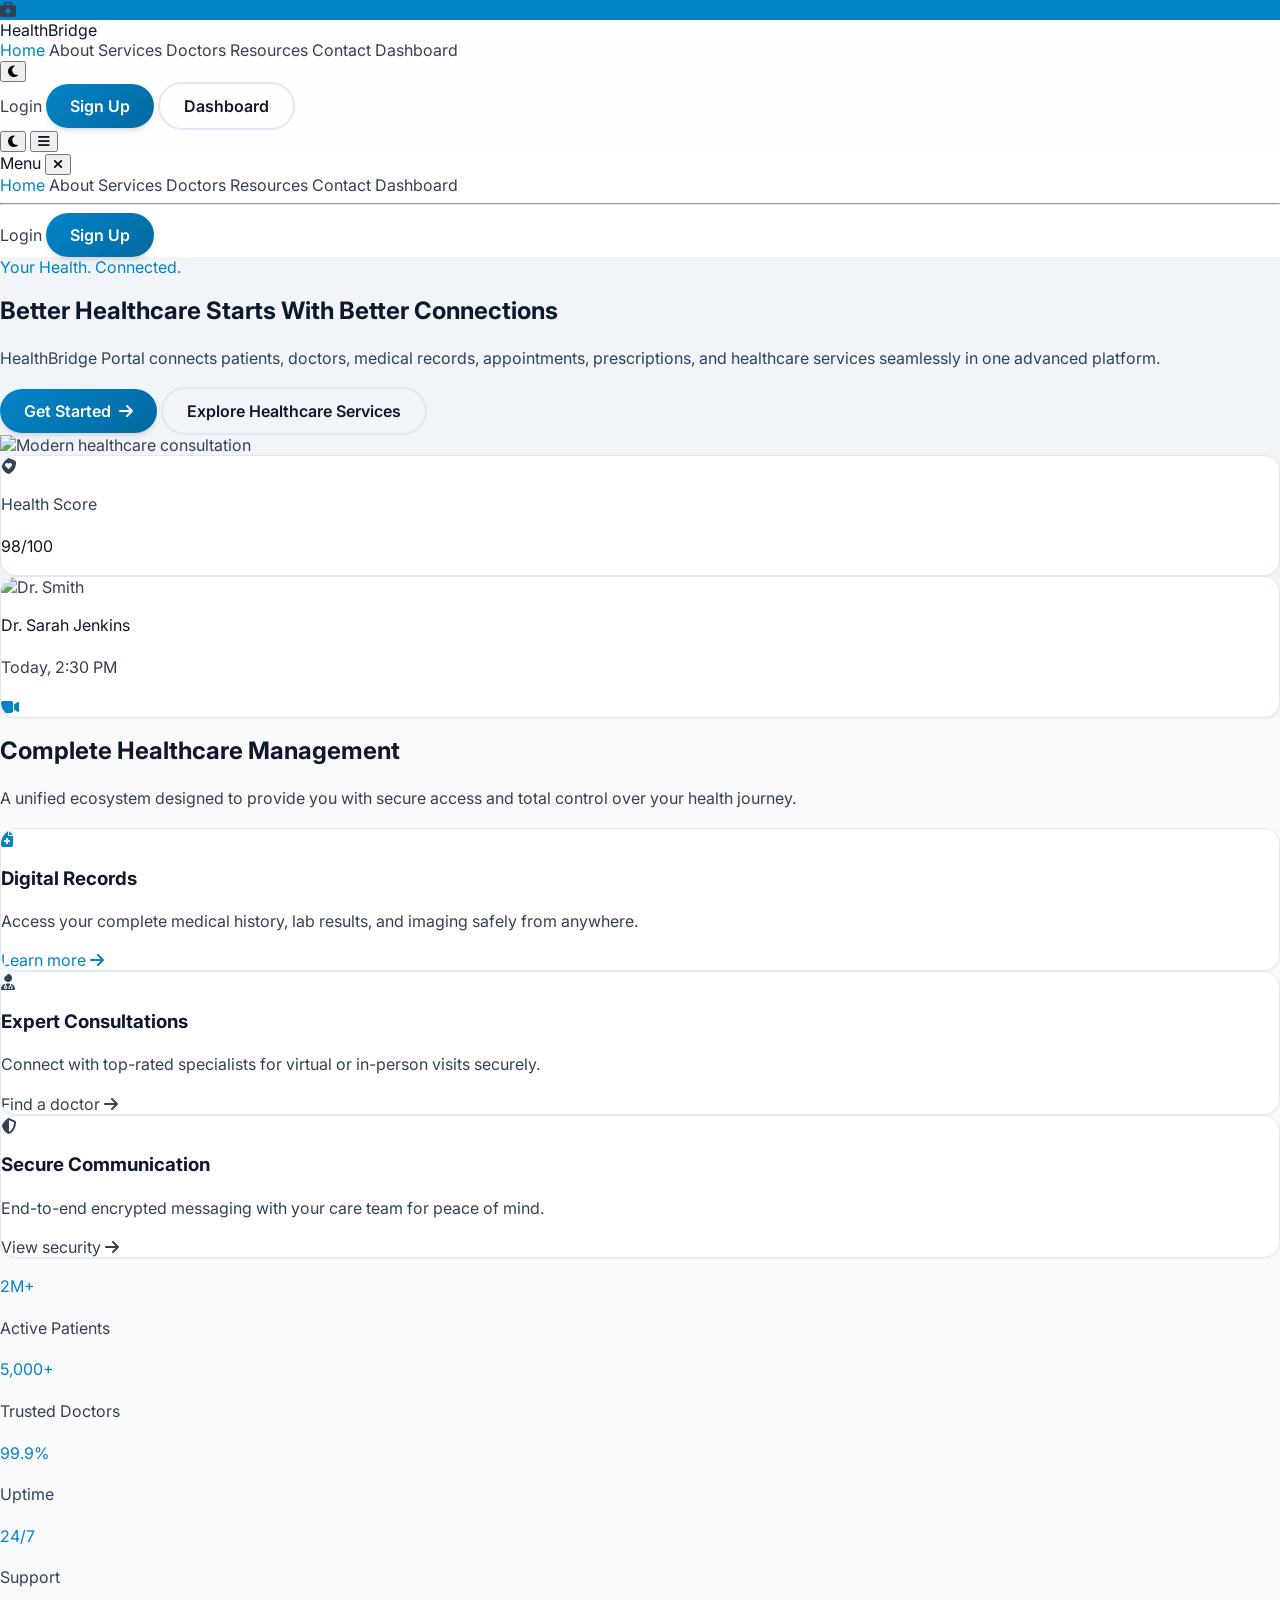
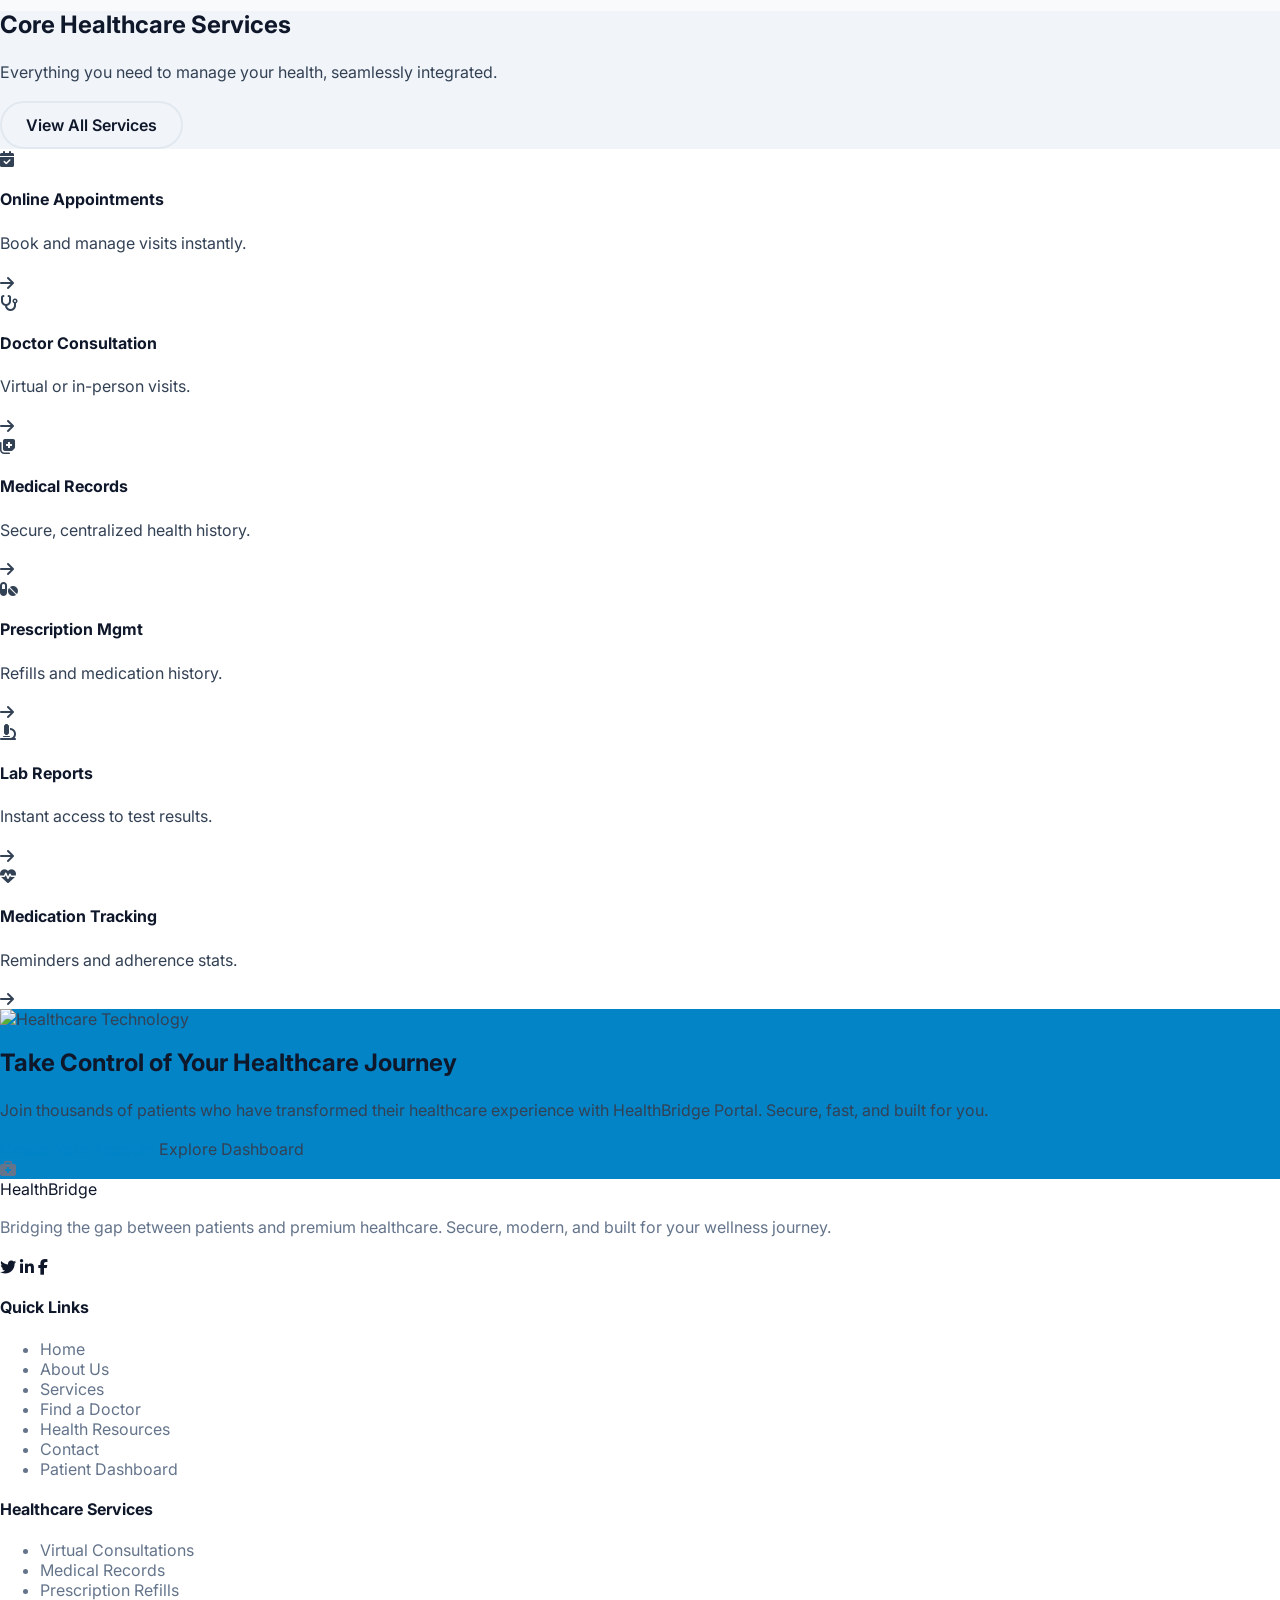
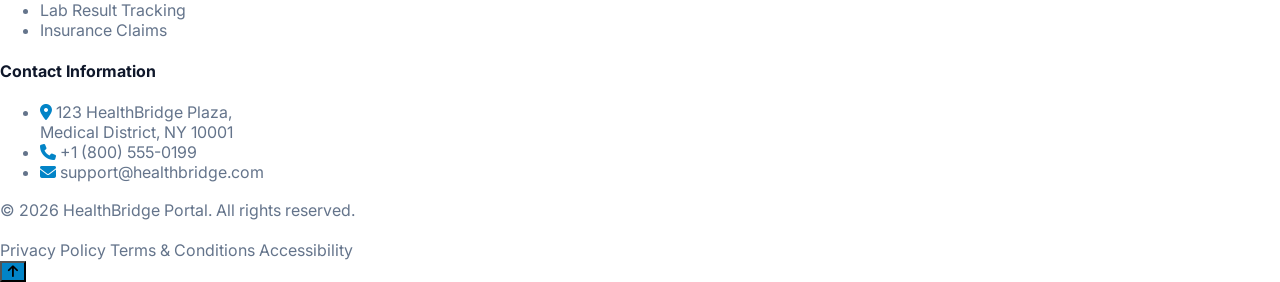
==== index.html @ a3073167 "first commit" ====
<!DOCTYPE html>
<html lang="en" dir="ltr">
<head>
    <meta charset="UTF-8">
    <meta name="viewport" content="width=device-width, initial-scale=1.0">
    <title>HealthBridge Portal | Your Health. Connected.</title>
    <meta name="description" content="Premium healthcare technology platform connecting patients, doctors, and medical records securely.">
    
    <!-- Tailwind CSS -->
    <script src="https://cdn.tailwindcss.com"></script>
    <script>
        tailwind.config = {
            darkMode: 'class',
            theme: {
                extend: {
                    colors: {
                        primary: {
                            DEFAULT: '#0284c7',
                            dark: '#0369a1'
                        },
                        secondary: '#0f172a',
                        accent: '#0ea5e9',
                        bgbase: 'var(--color-bg-base)',
                        bgsurface: 'var(--color-bg-surface)',
                    }
                }
            }
        }
    </script>
    
    <!-- FontAwesome -->
    <link rel="stylesheet" href="https://cdnjs.cloudflare.com/ajax/libs/font-awesome/6.4.0/css/all.min.css">
    
    <!-- AOS Animation CSS -->
    <link href="https://unpkg.com/aos@2.3.1/dist/aos.css" rel="stylesheet">
    
    <!-- Custom CSS -->
    <link rel="stylesheet" href="css/style.css">
</head>
<body class="antialiased selection:bg-primary selection:text-white overflow-x-hidden">

    <!-- Global Header Placeholder -->
    <div id="global-header"></div>
    
    <!-- Global Mobile Menu Placeholder -->
    <div id="global-mobile-menu"></div>

    <main class="pt-20">
        <!-- Section 1: Premium Hero -->
        <section class="relative min-h-[90vh] flex items-center overflow-hidden bg-alt pt-10 pb-20 lg:py-0">
            <!-- Subtle background elements -->
            <div class="absolute top-0 right-0 -mr-20 -mt-20 w-96 h-96 rounded-full bg-primary/5 blur-3xl"></div>
            <div class="absolute bottom-0 left-0 -ml-20 -mb-20 w-72 h-72 rounded-full bg-accent/10 blur-3xl"></div>

            <div class="max-w-7xl mx-auto px-4 sm:px-6 lg:px-8 relative z-10 w-full">
                <div class="grid grid-cols-1 lg:grid-cols-2 gap-12 lg:gap-8 items-center">
                    
                    <!-- Left Content -->
                    <div class="max-w-2xl" data-aos="fade-up" data-aos-duration="1000">
                        <div class="inline-flex items-center gap-2 px-4 py-2 rounded-full bg-primary/10 text-primary font-semibold text-sm mb-6 border border-primary/20">
                            <span class="relative flex h-2.5 w-2.5">
                              <span class="animate-ping absolute inline-flex h-full w-full rounded-full bg-primary opacity-75"></span>
                              <span class="relative inline-flex rounded-full h-2.5 w-2.5 bg-primary"></span>
                            </span>
                            Your Health. Connected.
                        </div>
                        <h1 class="text-4xl sm:text-5xl lg:text-6xl font-extrabold leading-tight mb-6 text-heading">
                            Better Healthcare Starts With <span class="text-transparent bg-clip-text bg-gradient-to-r from-primary to-accent">Better Connections</span>
                        </h1>
                        <p class="text-lg text-text-muted mb-8 leading-relaxed max-w-lg">
                            HealthBridge Portal connects patients, doctors, medical records, appointments, prescriptions, and healthcare services seamlessly in one advanced platform.
                        </p>
                        <div class="flex flex-wrap gap-4">
                            <a href="signup.html" class="btn-primary shadow-lg shadow-primary/30">Get Started <i class="fa-solid fa-arrow-right text-sm"></i></a>
                            <a href="services.html" class="btn-secondary">Explore Healthcare Services</a>
                        </div>
                    </div>

                    <!-- Right Content (Image & Floating UI) -->
                    <div class="relative w-full mt-10 lg:mt-0" data-aos="fade-left" data-aos-duration="1200" data-aos-delay="200">
                        <!-- Main Image Placeholder -->
                        <div class="rounded-[2rem] bg-gray-200 dark:bg-gray-800 overflow-hidden shadow-2xl border-4 border-white dark:border-gray-800 aspect-square lg:aspect-[4/3]">
                            <img src="https://images.unsplash.com/photo-1576091160399-112ba8d25d1d?auto=format&fit=crop&q=80&w=2000" alt="Modern healthcare consultation" class="w-full h-full object-cover">
                        </div>

                        <!-- Floating UI: Health Score -->
                        <div class="absolute top-10 left-4 lg:-left-12 premium-card p-4 flex items-center gap-4 animate-floating backdrop-blur-md bg-white/90 dark:bg-gray-800/90 z-20">
                            <div class="w-12 h-12 rounded-full bg-green-100 flex items-center justify-center text-green-600">
                                <i class="fa-solid fa-shield-heart text-xl"></i>
                            </div>
                            <div>
                                <p class="text-xs text-text-muted font-semibold uppercase tracking-wider">Health Score</p>
                                <p class="text-xl font-bold text-heading">98/100</p>
                            </div>
                        </div>

                        <!-- Floating UI: Appointment -->
                        <div class="absolute bottom-20 right-4 lg:-right-8 premium-card p-4 flex items-center gap-4 animate-floating-delayed backdrop-blur-md bg-white/90 dark:bg-gray-800/90 z-20">
                            <img src="https://i.pravatar.cc/100?img=32" alt="Dr. Smith" class="w-10 h-10 rounded-full border-2 border-primary">
                            <div>
                                <p class="text-sm font-bold text-heading">Dr. Sarah Jenkins</p>
                                <p class="text-xs text-text-muted">Today, 2:30 PM</p>
                            </div>
                            <div class="ml-2 w-8 h-8 rounded-full bg-primary/10 flex items-center justify-center text-primary">
                                <i class="fa-solid fa-video text-xs"></i>
                            </div>
                        </div>
                    </div>
                </div>
            </div>
        </section>

        <!-- Section 2: Healthcare Overview -->
        <section class="py-24 bg-base">
            <div class="max-w-7xl mx-auto px-4 sm:px-6 lg:px-8">
                <div class="text-center max-w-3xl mx-auto mb-16" data-aos="zoom-in">
                    <h2 class="text-3xl md:text-4xl font-bold mb-4">Complete Healthcare Management</h2>
                    <p class="text-text-muted text-lg">A unified ecosystem designed to provide you with secure access and total control over your health journey.</p>
                </div>

                <div class="grid grid-cols-1 md:grid-cols-2 lg:grid-cols-3 gap-8">
                    <!-- Card 1 -->
                    <div class="premium-card p-8 group relative overflow-hidden" data-aos="fade-up" data-aos-delay="100">
                        <div class="absolute top-0 right-0 w-32 h-32 bg-primary/5 rounded-bl-full -mr-8 -mt-8 transition-transform group-hover:scale-110"></div>
                        <div class="w-14 h-14 rounded-2xl bg-primary/10 text-primary flex items-center justify-center text-2xl mb-6 relative z-10">
                            <i class="fa-solid fa-file-medical"></i>
                        </div>
                        <h3 class="text-xl font-bold mb-3 relative z-10">Digital Records</h3>
                        <p class="text-text-muted mb-4 relative z-10">Access your complete medical history, lab results, and imaging safely from anywhere.</p>
                        <a href="#" class="text-primary font-semibold flex items-center gap-2 group-hover:gap-3 transition-all relative z-10">Learn more <i class="fa-solid fa-arrow-right text-sm"></i></a>
                    </div>
                    
                    <!-- Card 2 -->
                    <div class="premium-card p-8 group relative overflow-hidden" data-aos="fade-up" data-aos-delay="200">
                        <div class="absolute top-0 right-0 w-32 h-32 bg-teal-500/5 rounded-bl-full -mr-8 -mt-8 transition-transform group-hover:scale-110"></div>
                        <div class="w-14 h-14 rounded-2xl bg-teal-500/10 text-teal-600 flex items-center justify-center text-2xl mb-6 relative z-10">
                            <i class="fa-solid fa-user-doctor"></i>
                        </div>
                        <h3 class="text-xl font-bold mb-3 relative z-10">Expert Consultations</h3>
                        <p class="text-text-muted mb-4 relative z-10">Connect with top-rated specialists for virtual or in-person visits securely.</p>
                        <a href="#" class="text-teal-600 font-semibold flex items-center gap-2 group-hover:gap-3 transition-all relative z-10">Find a doctor <i class="fa-solid fa-arrow-right text-sm"></i></a>
                    </div>

                    <!-- Card 3 -->
                    <div class="premium-card p-8 group relative overflow-hidden md:col-span-2 md:w-1/2 md:mx-auto lg:col-span-1 lg:w-full" data-aos="fade-up" data-aos-delay="300">
                        <div class="absolute top-0 right-0 w-32 h-32 bg-indigo-500/5 rounded-bl-full -mr-8 -mt-8 transition-transform group-hover:scale-110"></div>
                        <div class="w-14 h-14 rounded-2xl bg-indigo-500/10 text-indigo-600 flex items-center justify-center text-2xl mb-6 relative z-10">
                            <i class="fa-solid fa-shield-halved"></i>
                        </div>
                        <h3 class="text-xl font-bold mb-3 relative z-10">Secure Communication</h3>
                        <p class="text-text-muted mb-4 relative z-10">End-to-end encrypted messaging with your care team for peace of mind.</p>
                        <a href="#" class="text-indigo-600 font-semibold flex items-center gap-2 group-hover:gap-3 transition-all relative z-10">View security <i class="fa-solid fa-arrow-right text-sm"></i></a>
                    </div>
                </div>

                <!-- Stats Section -->
                <div class="mt-20 grid grid-cols-1 sm:grid-cols-2 md:grid-cols-4 gap-8 border-t border-custom pt-12" data-aos="fade-in">
                    <div class="text-center">
                        <p class="text-4xl font-extrabold text-primary mb-2">2M+</p>
                        <p class="text-sm font-semibold text-text-muted uppercase tracking-wider">Active Patients</p>
                    </div>
                    <div class="text-center">
                        <p class="text-4xl font-extrabold text-primary mb-2">5,000+</p>
                        <p class="text-sm font-semibold text-text-muted uppercase tracking-wider">Trusted Doctors</p>
                    </div>
                    <div class="text-center">
                        <p class="text-4xl font-extrabold text-primary mb-2">99.9%</p>
                        <p class="text-sm font-semibold text-text-muted uppercase tracking-wider">Uptime</p>
                    </div>
                    <div class="text-center">
                        <p class="text-4xl font-extrabold text-primary mb-2">24/7</p>
                        <p class="text-sm font-semibold text-text-muted uppercase tracking-wider">Support</p>
                    </div>
                </div>
            </div>
        </section>

        <!-- Section 3: Core Healthcare Services -->
        <section class="py-24 bg-alt">
            <div class="max-w-7xl mx-auto px-4 sm:px-6 lg:px-8">
                <div class="flex justify-between items-end mb-12">
                    <div class="max-w-2xl" data-aos="fade-right">
                        <h2 class="text-3xl md:text-4xl font-bold mb-4">Core Healthcare Services</h2>
                        <p class="text-text-muted text-lg">Everything you need to manage your health, seamlessly integrated.</p>
                    </div>
                    <div class="hidden md:block" data-aos="fade-left">
                        <a href="services.html" class="btn-secondary">View All Services</a>
                    </div>
                </div>

                <div class="grid grid-cols-1 md:grid-cols-2 lg:grid-cols-3 gap-6">
                    <!-- Card 1 -->
                    <div class="bg-surface rounded-2xl p-6 border border-custom hover:border-primary transition-all duration-300 hover:shadow-lg flex items-start gap-4 group" data-aos="fade-up" data-aos-delay="0">
                        <div class="w-12 h-12 rounded-xl bg-blue-100 dark:bg-blue-900/30 text-blue-600 flex items-center justify-center text-xl shrink-0">
                            <i class="fa-solid fa-calendar-check"></i>
                        </div>
                        <div>
                            <h4 class="text-lg font-bold mb-2">Online Appointments</h4>
                            <p class="text-text-muted text-sm mb-3">Book and manage visits instantly.</p>
                            <i class="fa-solid fa-arrow-right text-gray-300 group-hover:text-primary group-hover:translate-x-1 transition-all"></i>
                        </div>
                    </div>
                    
                    <!-- Card 2 -->
                    <div class="bg-surface rounded-2xl p-6 border border-custom hover:border-primary transition-all duration-300 hover:shadow-lg flex items-start gap-4 group" data-aos="fade-down" data-aos-delay="100">
                        <div class="w-12 h-12 rounded-xl bg-teal-100 dark:bg-teal-900/30 text-teal-600 flex items-center justify-center text-xl shrink-0">
                            <i class="fa-solid fa-stethoscope"></i>
                        </div>
                        <div>
                            <h4 class="text-lg font-bold mb-2">Doctor Consultation</h4>
                            <p class="text-text-muted text-sm mb-3">Virtual or in-person visits.</p>
                            <i class="fa-solid fa-arrow-right text-gray-300 group-hover:text-primary group-hover:translate-x-1 transition-all"></i>
                        </div>
                    </div>

                    <!-- Card 3 -->
                    <div class="bg-surface rounded-2xl p-6 border border-custom hover:border-primary transition-all duration-300 hover:shadow-lg flex items-start gap-4 group" data-aos="zoom-in" data-aos-delay="200">
                        <div class="w-12 h-12 rounded-xl bg-purple-100 dark:bg-purple-900/30 text-purple-600 flex items-center justify-center text-xl shrink-0">
                            <i class="fa-solid fa-notes-medical"></i>
                        </div>
                        <div>
                            <h4 class="text-lg font-bold mb-2">Medical Records</h4>
                            <p class="text-text-muted text-sm mb-3">Secure, centralized health history.</p>
                            <i class="fa-solid fa-arrow-right text-gray-300 group-hover:text-primary group-hover:translate-x-1 transition-all"></i>
                        </div>
                    </div>

                    <!-- Card 4 -->
                    <div class="bg-surface rounded-2xl p-6 border border-custom hover:border-primary transition-all duration-300 hover:shadow-lg flex items-start gap-4 group" data-aos="fade-right" data-aos-delay="300">
                        <div class="w-12 h-12 rounded-xl bg-red-100 dark:bg-red-900/30 text-red-600 flex items-center justify-center text-xl shrink-0">
                            <i class="fa-solid fa-pills"></i>
                        </div>
                        <div>
                            <h4 class="text-lg font-bold mb-2">Prescription Mgmt</h4>
                            <p class="text-text-muted text-sm mb-3">Refills and medication history.</p>
                            <i class="fa-solid fa-arrow-right text-gray-300 group-hover:text-primary group-hover:translate-x-1 transition-all"></i>
                        </div>
                    </div>

                    <!-- Card 5 -->
                    <div class="bg-surface rounded-2xl p-6 border border-custom hover:border-primary transition-all duration-300 hover:shadow-lg flex items-start gap-4 group" data-aos="fade-left" data-aos-delay="400">
                        <div class="w-12 h-12 rounded-xl bg-orange-100 dark:bg-orange-900/30 text-orange-600 flex items-center justify-center text-xl shrink-0">
                            <i class="fa-solid fa-microscope"></i>
                        </div>
                        <div>
                            <h4 class="text-lg font-bold mb-2">Lab Reports</h4>
                            <p class="text-text-muted text-sm mb-3">Instant access to test results.</p>
                            <i class="fa-solid fa-arrow-right text-gray-300 group-hover:text-primary group-hover:translate-x-1 transition-all"></i>
                        </div>
                    </div>

                    <!-- Card 6 -->
                    <div class="bg-surface rounded-2xl p-6 border border-custom hover:border-primary transition-all duration-300 hover:shadow-lg flex items-start gap-4 group" data-aos="flip-up" data-aos-delay="500">
                        <div class="w-12 h-12 rounded-xl bg-green-100 dark:bg-green-900/30 text-green-600 flex items-center justify-center text-xl shrink-0">
                            <i class="fa-solid fa-heart-pulse"></i>
                        </div>
                        <div>
                            <h4 class="text-lg font-bold mb-2">Medication Tracking</h4>
                            <p class="text-text-muted text-sm mb-3">Reminders and adherence stats.</p>
                            <i class="fa-solid fa-arrow-right text-gray-300 group-hover:text-primary group-hover:translate-x-1 transition-all"></i>
                        </div>
                    </div>
                </div>
            </div>
        </section>

        <!-- Section 4: Healthcare CTA -->
        <section class="relative py-24 bg-primary overflow-hidden">
            <div class="absolute inset-0 opacity-20">
                <img src="assets/images/cta-bg.jpg" alt="Healthcare Technology" class="w-full h-full object-cover mix-blend-overlay">
            </div>
            
            <div class="relative z-10 max-w-4xl mx-auto px-4 text-center text-white" data-aos="zoom-in" data-aos-duration="1000">
                <h2 class="text-4xl md:text-5xl font-extrabold mb-6">Take Control of Your Healthcare Journey</h2>
                <p class="text-lg md:text-xl text-blue-100 mb-10 max-w-2xl mx-auto">
                    Join thousands of patients who have transformed their healthcare experience with HealthBridge Portal. Secure, fast, and built for you.
                </p>
                <div class="flex flex-col sm:flex-row justify-center gap-4">
                    <a href="signup.html" class="bg-white text-primary font-bold py-4 px-8 rounded-full hover:shadow-xl hover:scale-105 transition-all">Create Your Account</a>
                    <a href="dashboard.html" class="bg-primary-dark/50 border border-white/30 text-white font-bold py-4 px-8 rounded-full hover:bg-primary-dark transition-all backdrop-blur-sm">Explore Dashboard</a>
                </div>
            </div>
        </section>
    </main>

    <!-- Global Footer Placeholder -->
    <div id="global-footer"></div>

    <!-- Scripts -->
    <script src="https://unpkg.com/aos@2.3.1/dist/aos.js"></script>
    <script src="js/components.js"></script>
    <script src="js/main.js"></script>
</body>
</html>
---- css/style.css ----
/* =========================================
   HealthBridge Portal - Base Styles
   ========================================= */

@import url('https://fonts.googleapis.com/css2?family=Inter:wght@300;400;500;600;700&display=swap');

/* --- CSS Variables --- */
:root {
  /* Color Palette - Light Mode */
  --color-primary: #0284c7; /* Soft Blue/Teal mix */
  --color-primary-dark: #0369a1;
  --color-secondary: #0f172a; /* Deep Navy */
  --color-accent: #0ea5e9; /* Light Cyan */
  
  --color-bg-base: #f8fafc;
  --color-bg-surface: #ffffff;
  --color-bg-alt: #f1f5f9;
  
  --color-text-base: #334155;
  --color-text-muted: #64748b;
  --color-text-heading: #0f172a;
  
  --color-border: #e2e8f0;
  --color-border-focus: #bae6fd;
  
  --shadow-sm: 0 1px 2px 0 rgb(0 0 0 / 0.05);
  --shadow-md: 0 4px 6px -1px rgb(0 0 0 / 0.1), 0 2px 4px -2px rgb(0 0 0 / 0.1);
  --shadow-lg: 0 10px 15px -3px rgb(0 0 0 / 0.1), 0 4px 6px -4px rgb(0 0 0 / 0.1);
  --shadow-float: 0 20px 25px -5px rgb(0 0 0 / 0.1), 0 8px 10px -6px rgb(0 0 0 / 0.1);
  
  --glass-bg: rgba(255, 255, 255, 0.8);
  --glass-border: rgba(255, 255, 255, 0.3);
}

/* Dark Mode Variables */
html.dark {
  --color-primary: #38bdf8;
  --color-primary-dark: #0ea5e9;
  --color-secondary: #f8fafc;
  --color-accent: #7dd3fc;
  
  --color-bg-base: #0f172a;
  --color-bg-surface: #1e293b;
  --color-bg-alt: #0f172a;
  
  --color-text-base: #cbd5e1;
  --color-text-muted: #94a3b8;
  --color-text-heading: #f8fafc;
  
  --color-border: #334155;
  --color-border-focus: #0369a1;
  
  --shadow-sm: 0 1px 2px 0 rgb(0 0 0 / 0.3);
  --shadow-md: 0 4px 6px -1px rgb(0 0 0 / 0.4), 0 2px 4px -2px rgb(0 0 0 / 0.4);
  --shadow-lg: 0 10px 15px -3px rgb(0 0 0 / 0.5), 0 4px 6px -4px rgb(0 0 0 / 0.5);
  --shadow-float: 0 20px 25px -5px rgb(0 0 0 / 0.6), 0 8px 10px -6px rgb(0 0 0 / 0.6);
  
  --glass-bg: rgba(30, 41, 59, 0.8);
  --glass-border: rgba(51, 65, 85, 0.5);
}

/* --- Base Resets & Typography --- */
html {
  scroll-behavior: smooth;
  font-family: 'Inter', sans-serif;
  background-color: var(--color-bg-base);
  color: var(--color-text-base);
  transition: background-color 0.3s ease, color 0.3s ease;
  overflow-x: hidden;
}

body {
  margin: 0;
  padding: 0;
  overflow-x: hidden;
}

h1, h2, h3, h4, h5, h6 {
  color: var(--color-text-heading);
  font-weight: 700;
  line-height: 1.2;
}

p {
  line-height: 1.6;
}

a {
  text-decoration: none;
  color: inherit;
  transition: color 0.3s ease;
}

/* --- Utility Classes for Custom Variables --- */
.bg-base { background-color: var(--color-bg-base); }
.bg-surface { background-color: var(--color-bg-surface); }
.bg-alt { background-color: var(--color-bg-alt); }
.bg-primary { background-color: var(--color-primary); }

.text-primary { color: var(--color-primary); }
.text-heading { color: var(--color-text-heading); }
.text-base-color { color: var(--color-text-base); }
.text-muted { color: var(--color-text-muted); }

.border-custom { border-color: var(--color-border); }

/* --- Components --- */
.glass-header {
  background: var(--glass-bg);
  backdrop-filter: blur(12px);
  -webkit-backdrop-filter: blur(12px);
  border-bottom: 1px solid var(--glass-border);
}

.btn-primary {
  background: linear-gradient(135deg, var(--color-primary), var(--color-primary-dark));
  color: #ffffff;
  padding: 0.75rem 1.5rem;
  border-radius: 9999px;
  font-weight: 600;
  transition: all 0.3s ease;
  display: inline-flex;
  align-items: center;
  justify-content: center;
  gap: 0.5rem;
  box-shadow: var(--shadow-md);
  border: none;
  cursor: pointer;
}
.btn-primary:hover {
  transform: translateY(-2px);
  box-shadow: var(--shadow-lg);
}

.btn-secondary {
  background-color: transparent;
  color: var(--color-text-heading);
  padding: 0.75rem 1.5rem;
  border-radius: 9999px;
  font-weight: 600;
  transition: all 0.3s ease;
  border: 2px solid var(--color-border);
  display: inline-flex;
  align-items: center;
  justify-content: center;
  gap: 0.5rem;
  cursor: pointer;
}
.btn-secondary:hover {
  border-color: var(--color-primary);
  color: var(--color-primary);
  background-color: rgba(2, 132, 199, 0.05);
}
html.dark .btn-secondary:hover {
  background-color: rgba(56, 189, 248, 0.05);
}

.premium-card {
  background-color: var(--color-bg-surface);
  border-radius: 1rem;
  border: 1px solid var(--color-border);
  box-shadow: var(--shadow-sm);
  transition: all 0.3s ease;
  overflow: hidden;
}
.premium-card:hover {
  transform: translateY(-5px);
  box-shadow: var(--shadow-float);
  border-color: var(--color-primary);
}

/* --- RTL Support --- */
html[dir="rtl"] { text-align: right; }
html[dir="rtl"] .ml-auto { margin-right: auto; margin-left: 0; }
html[dir="rtl"] .mr-auto { margin-left: auto; margin-right: 0; }
html[dir="rtl"] .text-left { text-align: right; }
html[dir="rtl"] .text-right { text-align: left; }
html[dir="rtl"] .space-x-4 > * + * { margin-left: 0; margin-right: 1rem; }

/* Animations */
@keyframes floating {
  0% { transform: translateY(0px); }
  50% { transform: translateY(-15px); }
  100% { transform: translateY(0px); }
}
.animate-floating { animation: floating 4s ease-in-out infinite; }
.animate-floating-delayed { animation: floating 4s ease-in-out 2s infinite; }

::-webkit-scrollbar { width: 8px; }
::-webkit-scrollbar-track { background: var(--color-bg-base); }
::-webkit-scrollbar-thumb { background: var(--color-border); border-radius: 4px; }
::-webkit-scrollbar-thumb:hover { background: var(--color-primary); }
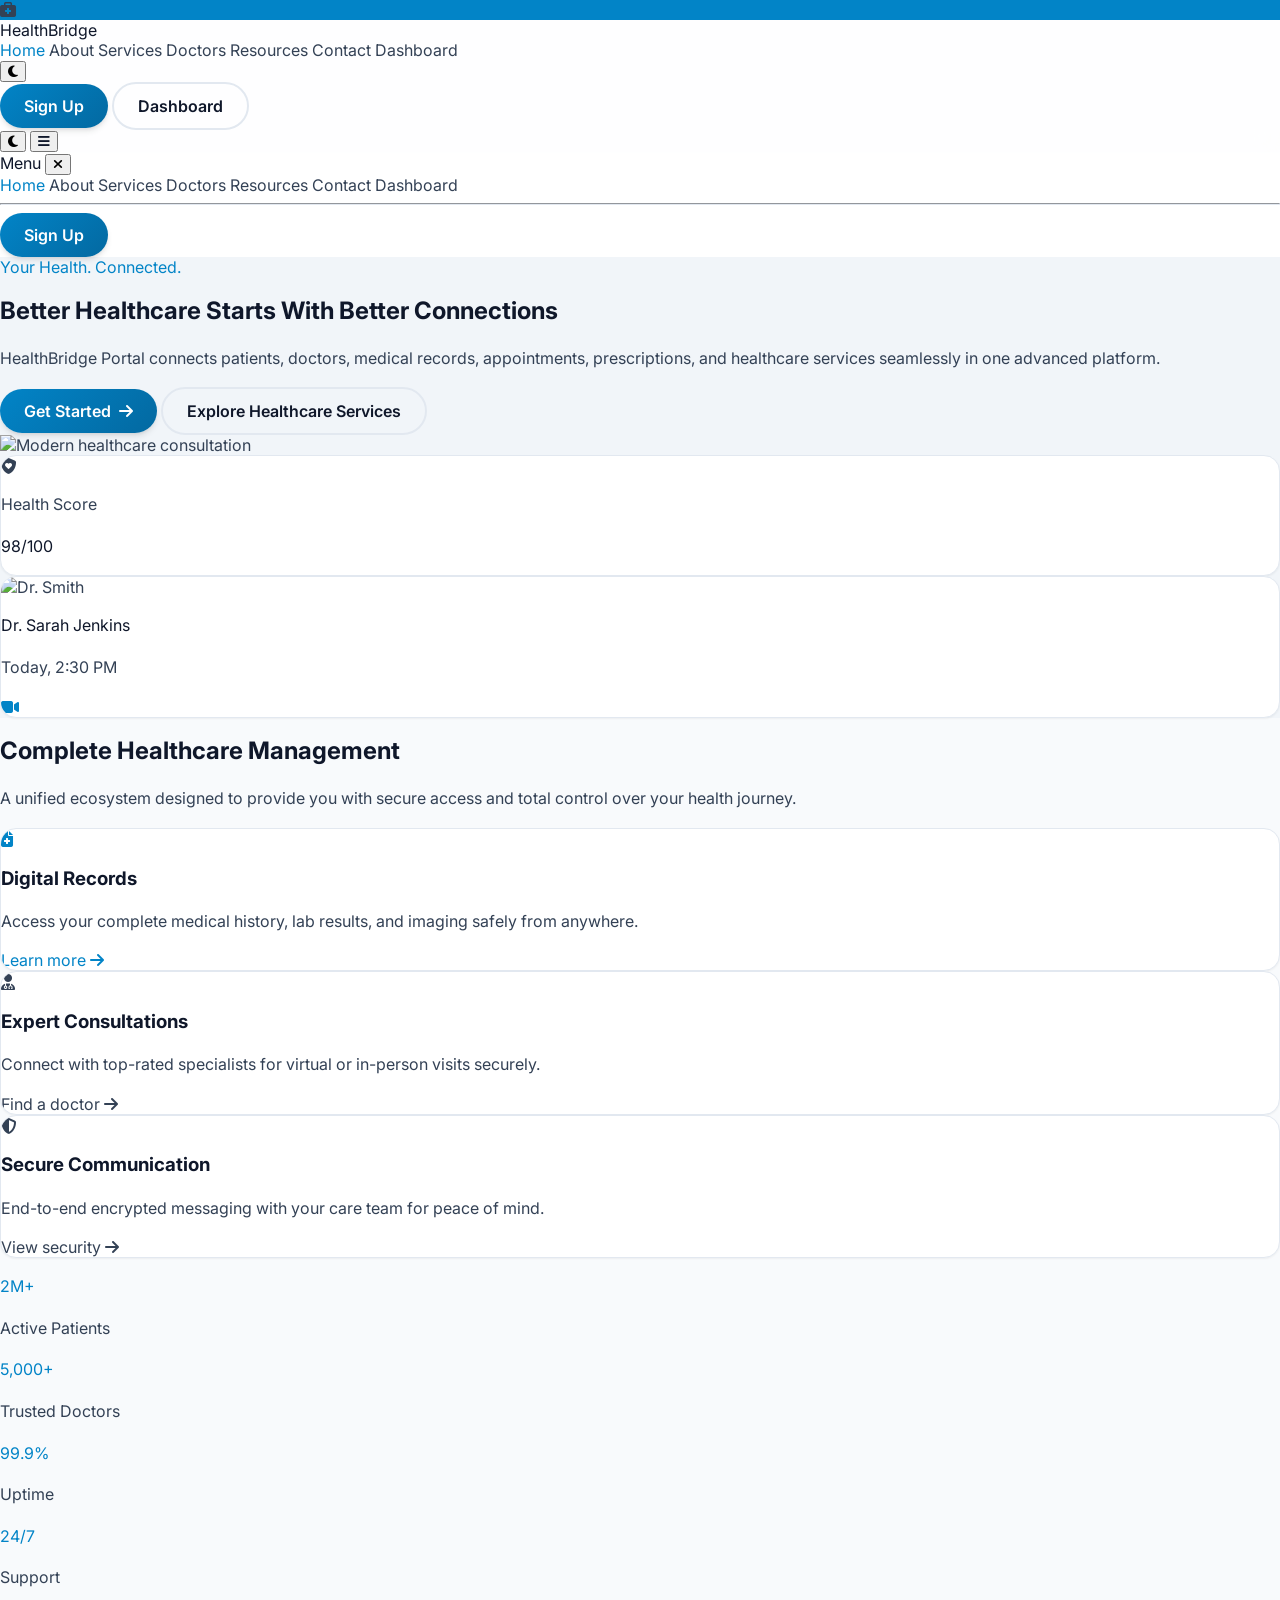
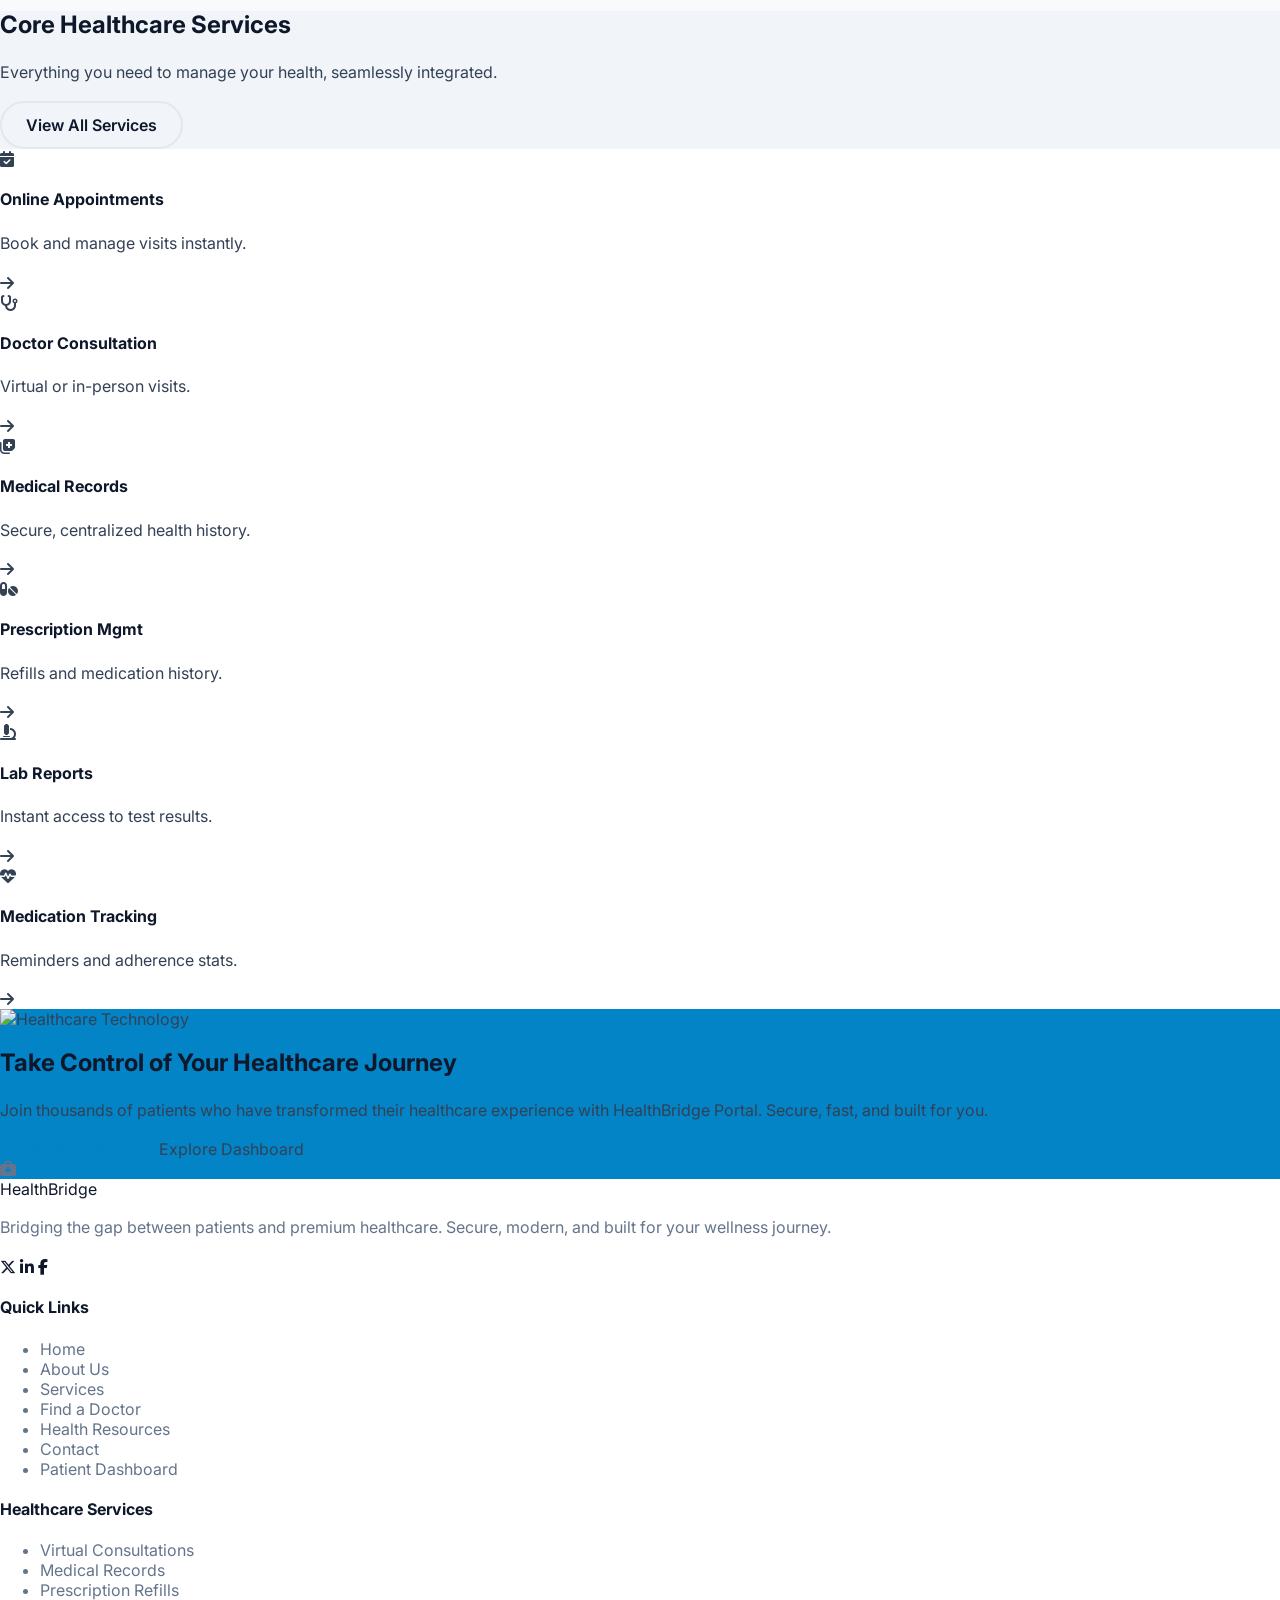
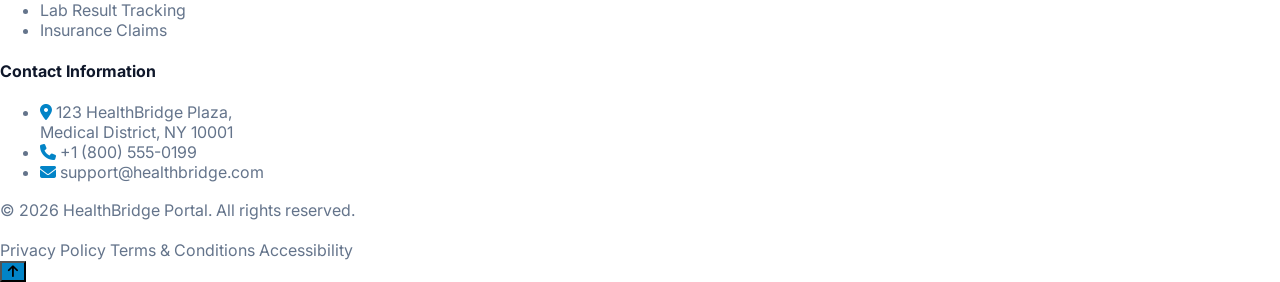
==== commit 0a5f00fb: "corrections" ====
--- a/index.html
+++ b/index.html
@@ -2,6 +2,7 @@
 <html lang="en" dir="ltr">
 <head>
     <meta charset="UTF-8">
+    <link rel="icon" type="image/svg+xml" href="favicon.svg">
     <meta name="viewport" content="width=device-width, initial-scale=1.0">
     <title>HealthBridge Portal | Your Health. Connected.</title>
     <meta name="description" content="Premium healthcare technology platform connecting patients, doctors, and medical records securely.">
@@ -29,7 +30,7 @@
     </script>
     
     <!-- FontAwesome -->
-    <link rel="stylesheet" href="https://cdnjs.cloudflare.com/ajax/libs/font-awesome/6.4.0/css/all.min.css">
+    <link rel="stylesheet" href="https://cdnjs.cloudflare.com/ajax/libs/font-awesome/6.6.0/css/all.min.css">
     
     <!-- AOS Animation CSS -->
     <link href="https://unpkg.com/aos@2.3.1/dist/aos.css" rel="stylesheet">
@@ -120,36 +121,36 @@
 
                 <div class="grid grid-cols-1 md:grid-cols-2 lg:grid-cols-3 gap-8">
                     <!-- Card 1 -->
-                    <div class="premium-card p-8 group relative overflow-hidden" data-aos="fade-up" data-aos-delay="100">
+                    <div class="premium-card p-8 group relative overflow-hidden flex flex-col h-full" data-aos="fade-up" data-aos-delay="100">
                         <div class="absolute top-0 right-0 w-32 h-32 bg-primary/5 rounded-bl-full -mr-8 -mt-8 transition-transform group-hover:scale-110"></div>
                         <div class="w-14 h-14 rounded-2xl bg-primary/10 text-primary flex items-center justify-center text-2xl mb-6 relative z-10">
                             <i class="fa-solid fa-file-medical"></i>
                         </div>
                         <h3 class="text-xl font-bold mb-3 relative z-10">Digital Records</h3>
-                        <p class="text-text-muted mb-4 relative z-10">Access your complete medical history, lab results, and imaging safely from anywhere.</p>
-                        <a href="#" class="text-primary font-semibold flex items-center gap-2 group-hover:gap-3 transition-all relative z-10">Learn more <i class="fa-solid fa-arrow-right text-sm"></i></a>
+                        <p class="text-text-muted mb-4 relative z-10 flex-grow">Access your complete medical history, lab results, and imaging safely from anywhere.</p>
+                        <a href="#" class="text-primary font-semibold flex items-center gap-2 group-hover:gap-3 transition-all relative z-10 mt-auto">Learn more <i class="fa-solid fa-arrow-right text-sm"></i></a>
                     </div>
                     
                     <!-- Card 2 -->
-                    <div class="premium-card p-8 group relative overflow-hidden" data-aos="fade-up" data-aos-delay="200">
+                    <div class="premium-card p-8 group relative overflow-hidden flex flex-col h-full" data-aos="fade-up" data-aos-delay="200">
                         <div class="absolute top-0 right-0 w-32 h-32 bg-teal-500/5 rounded-bl-full -mr-8 -mt-8 transition-transform group-hover:scale-110"></div>
                         <div class="w-14 h-14 rounded-2xl bg-teal-500/10 text-teal-600 flex items-center justify-center text-2xl mb-6 relative z-10">
                             <i class="fa-solid fa-user-doctor"></i>
                         </div>
                         <h3 class="text-xl font-bold mb-3 relative z-10">Expert Consultations</h3>
-                        <p class="text-text-muted mb-4 relative z-10">Connect with top-rated specialists for virtual or in-person visits securely.</p>
-                        <a href="#" class="text-teal-600 font-semibold flex items-center gap-2 group-hover:gap-3 transition-all relative z-10">Find a doctor <i class="fa-solid fa-arrow-right text-sm"></i></a>
+                        <p class="text-text-muted mb-4 relative z-10 flex-grow">Connect with top-rated specialists for virtual or in-person visits securely.</p>
+                        <a href="#" class="text-teal-600 font-semibold flex items-center gap-2 group-hover:gap-3 transition-all relative z-10 mt-auto">Find a doctor <i class="fa-solid fa-arrow-right text-sm"></i></a>
                     </div>
 
                     <!-- Card 3 -->
-                    <div class="premium-card p-8 group relative overflow-hidden md:col-span-2 md:w-1/2 md:mx-auto lg:col-span-1 lg:w-full" data-aos="fade-up" data-aos-delay="300">
+                    <div class="premium-card p-8 group relative overflow-hidden md:col-span-2 md:w-1/2 md:mx-auto lg:col-span-1 lg:w-full flex flex-col h-full" data-aos="fade-up" data-aos-delay="300">
                         <div class="absolute top-0 right-0 w-32 h-32 bg-indigo-500/5 rounded-bl-full -mr-8 -mt-8 transition-transform group-hover:scale-110"></div>
                         <div class="w-14 h-14 rounded-2xl bg-indigo-500/10 text-indigo-600 flex items-center justify-center text-2xl mb-6 relative z-10">
                             <i class="fa-solid fa-shield-halved"></i>
                         </div>
                         <h3 class="text-xl font-bold mb-3 relative z-10">Secure Communication</h3>
-                        <p class="text-text-muted mb-4 relative z-10">End-to-end encrypted messaging with your care team for peace of mind.</p>
-                        <a href="#" class="text-indigo-600 font-semibold flex items-center gap-2 group-hover:gap-3 transition-all relative z-10">View security <i class="fa-solid fa-arrow-right text-sm"></i></a>
+                        <p class="text-text-muted mb-4 relative z-10 flex-grow">End-to-end encrypted messaging with your care team for peace of mind.</p>
+                        <a href="#" class="text-indigo-600 font-semibold flex items-center gap-2 group-hover:gap-3 transition-all relative z-10 mt-auto">View security <i class="fa-solid fa-arrow-right text-sm"></i></a>
                     </div>
                 </div>
 
@@ -292,3 +293,4 @@
     <script src="js/main.js"></script>
 </body>
 </html>
+
